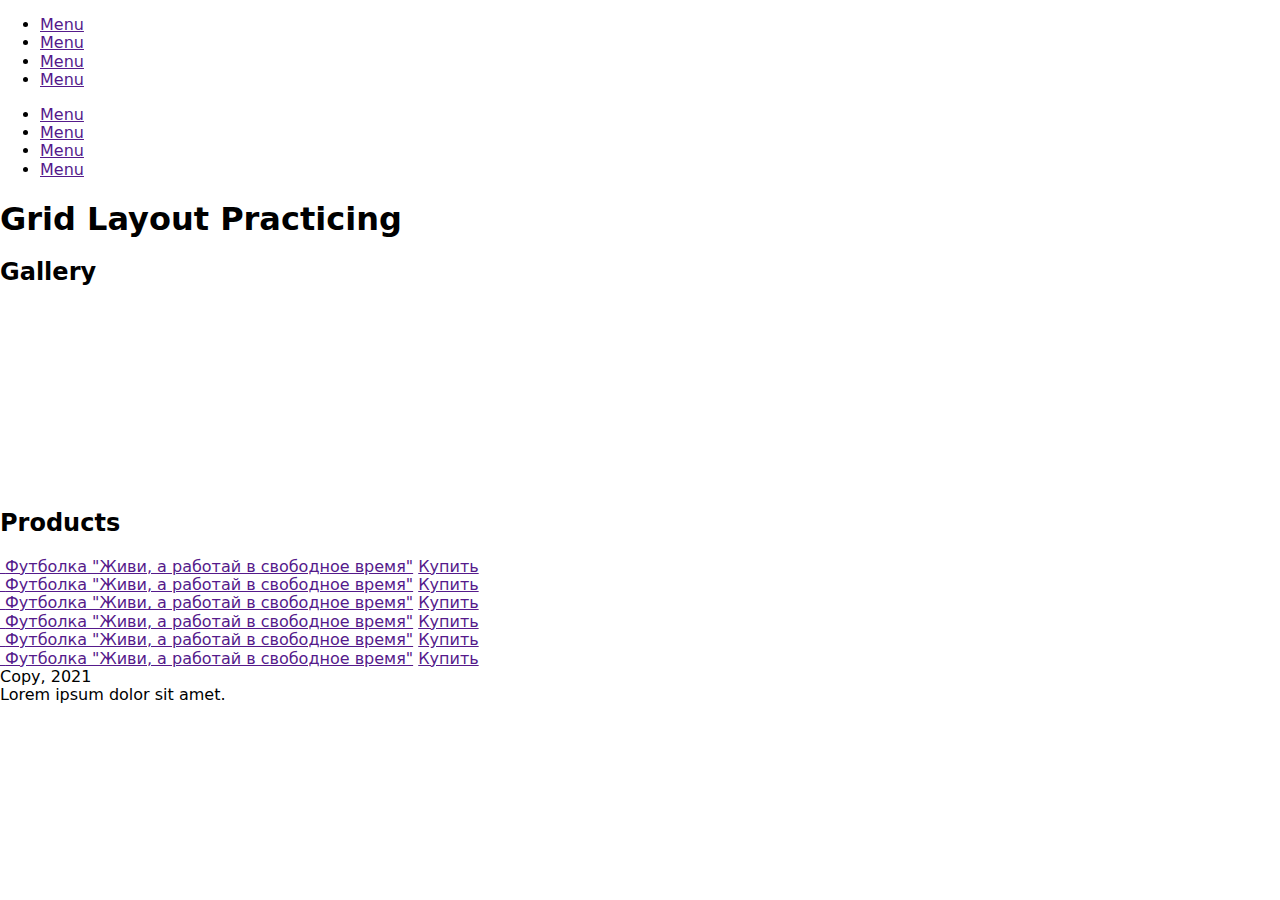
==== index.html @ ca9ea6dd "Add files via upload" ====
<!DOCTYPE html>
<html lang="ru">

<head>
    <meta charset="UTF-8">
    <meta http-equiv="X-UA-Compatible" content="IE=edge">
    <meta name="viewport" content="width=device-width, initial-scale=1.0">
    <title>Practice</title>

    <link rel="preconnect" href="https://fonts.gstatic.com">
    <link
        href="https://fonts.googleapis.com/css2?family=Raleway:wght@700&family=Roboto:wght@400;500;700;900&display=swap"
        rel="stylesheet">
    <link rel="stylesheet" type="text/css"
        href="https://cdnjs.cloudflare.com/ajax/libs/modern-normalize/1.0.0/modern-normalize.min.css" />

    <link rel="stylesheet" href="styles.css/fonts.css">
    <link rel="stylesheet" href="styles.css/style.css">

</head>

<body>
    <!--Grid-container-->
<div class="wrapper">
    <!-- Grid-element -->
    <header class="header">
        <a href="" class="header__logo"></a>
        <nav class="header__menu">
            <ul class="header__list">
                <li><a href="" class="header__link">Menu</a></li>
                <li><a href="" class="header__link">Menu</a></li>
                <li><a href="" class="header__link">Menu</a></li>
                <li><a href="" class="header__link">Menu</a></li>
            </ul>
            <div class="header__burger">
               <span></span> 
            </div>
        </nav>
    </header>

    <!-- Content (grid-element + grid-container) -->
    <main class="main">
        <aside class="sidebar">
            <nav class="sidebar__menu">
                <ul class="sidebar__list">
                    <li><a href="" class="sidebar__link">Menu</a></li>
                    <li><a href="" class="sidebar__link">Menu</a></li>
                    <li><a href="" class="sidebar__link">Menu</a></li>
                    <li><a href="" class="sidebar__link">Menu</a></li>
                </ul>
            </nav>
        </aside>
        <section class="content">
            <h1 class="content__title">Grid Layout Practicing</h1>
            <section class="content__gallery gallery">
                <h2 class="gallery__title">Gallery</h2>
                <div class="gallery__items">
                    <div class="gallery__item gallery__item_big">
                        <img src="./images-copy/box1.jpg" alt="">
                    </div>
                    <div class="gallery__item">
                        <img src="./images-copy/box2.jpg" alt="">
                    </div>
                    <div class="gallery__item">
                        <img src="./images-copy/box3.jpg" alt="">
                    </div>
                    <div class="gallery__item">
                        <img src="./images-copy/boxes.jpg" alt="">
                    </div>
                    <div class="gallery__item">
                        <img src="./images-copy/computer.jpg" alt="">
                    </div>
                    <div class="gallery__item">
                        <img src="./images-copy/growing-busns.jpg" alt="">
                    </div>
                    <div class="gallery__item">
                        <img src="./images-copy/headphones.jpg" alt="">
                    </div>
                    <div class="gallery__item gallery__item_big">
                        <img src="./images-copy/magazine.jpg" alt="">
                    </div>
                    <div class="gallery__item">
                        <img src="./images-copy/seafood.jpg" alt="">
                    </div>
                    <div class="gallery__item">
                        <img src="./images-copy/technokryak.jpg" alt="">
                    </div>
                </div>
            </section>
            <section class="content__products products">
                <h2 class="products__title">Products</h2>
                <div class="products__items">
                    <div class="products__item">
                        <a href="" class="products__image">
                            <img src="./images-copy/mikhail-ermakov.jpg" alt="">
                        </a>
                        <a href="" class="products__name">Футболка "Живи, а работай в свободное время"</a>
                        <a href="" class="products__button">Купить</a>
                    </div>
                    <div class="products__item">
                        <a href="" class="products__image">
                            <img src="./images-copy/mikhail-ermakov.jpg" alt="">
                        </a>
                        <a href="" class="products__name">Футболка "Живи, а работай в свободное время"</a>
                        <a href="" class="products__button">Купить</a>
                    </div>
                    <div class="products__item">
                        <a href="" class="products__image">
                            <img src="./images-copy/mikhail-ermakov.jpg" alt="">
                        </a>
                        <a href="" class="products__name">Футболка "Живи, а работай в свободное время"</a>
                        <a href="" class="products__button">Купить</a>
                    </div>
                    <div class="products__item">
                        <a href="" class="products__image">
                            <img src="./images-copy/mikhail-ermakov.jpg" alt="">
                        </a>
                        <a href="" class="products__name">Футболка "Живи, а работай в свободное время"</a>
                        <a href="" class="products__button">Купить</a>
                    </div>
                    <div class="products__item">
                        <a href="" class="products__image">
                            <img src="./images-copy/mikhail-ermakov.jpg" alt="">
                        </a>
                        <a href="" class="products__name">Футболка "Живи, а работай в свободное время"</a>
                        <a href="" class="products__button">Купить</a>
                    </div>
                    <div class="products__item">
                        <a href="" class="products__image">
                            <img src="./images-copy/mikhail-ermakov.jpg" alt="">
                        </a>
                        <a href="" class="products__name">Футболка "Живи, а работай в свободное время"</a>
                        <a href="" class="products__button">Купить</a>
                    </div>
                </div>
            </section>
        </section>
    </main>
    <footer class="footer">
        <div class="footer__copy">Copy, 2021</div>
        <div class="footer__text">Lorem ipsum dolor sit amet.</div>
    </footer>
</div>
</body>

</html>
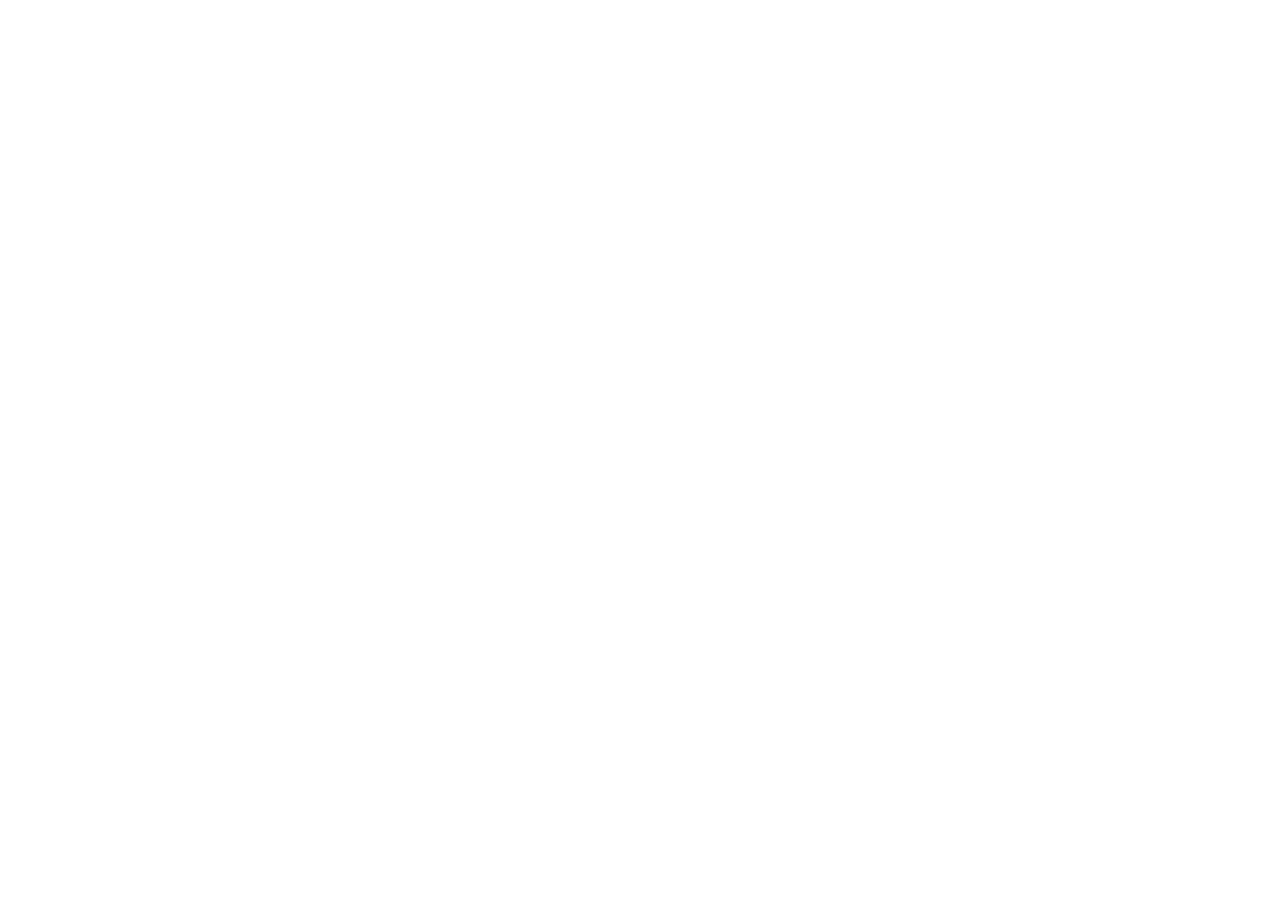
==== commit 33e6a81d: "Removes code" ====
--- a/index.html
+++ b/index.html
@@ -20,127 +20,7 @@
 </head>
 
 <body>
-    <!--Grid-container-->
-<div class="wrapper">
-    <!-- Grid-element -->
-    <header class="header">
-        <a href="" class="header__logo"></a>
-        <nav class="header__menu">
-            <ul class="header__list">
-                <li><a href="" class="header__link">Menu</a></li>
-                <li><a href="" class="header__link">Menu</a></li>
-                <li><a href="" class="header__link">Menu</a></li>
-                <li><a href="" class="header__link">Menu</a></li>
-            </ul>
-            <div class="header__burger">
-               <span></span> 
-            </div>
-        </nav>
-    </header>
-
-    <!-- Content (grid-element + grid-container) -->
-    <main class="main">
-        <aside class="sidebar">
-            <nav class="sidebar__menu">
-                <ul class="sidebar__list">
-                    <li><a href="" class="sidebar__link">Menu</a></li>
-                    <li><a href="" class="sidebar__link">Menu</a></li>
-                    <li><a href="" class="sidebar__link">Menu</a></li>
-                    <li><a href="" class="sidebar__link">Menu</a></li>
-                </ul>
-            </nav>
-        </aside>
-        <section class="content">
-            <h1 class="content__title">Grid Layout Practicing</h1>
-            <section class="content__gallery gallery">
-                <h2 class="gallery__title">Gallery</h2>
-                <div class="gallery__items">
-                    <div class="gallery__item gallery__item_big">
-                        <img src="./images-copy/box1.jpg" alt="">
-                    </div>
-                    <div class="gallery__item">
-                        <img src="./images-copy/box2.jpg" alt="">
-                    </div>
-                    <div class="gallery__item">
-                        <img src="./images-copy/box3.jpg" alt="">
-                    </div>
-                    <div class="gallery__item">
-                        <img src="./images-copy/boxes.jpg" alt="">
-                    </div>
-                    <div class="gallery__item">
-                        <img src="./images-copy/computer.jpg" alt="">
-                    </div>
-                    <div class="gallery__item">
-                        <img src="./images-copy/growing-busns.jpg" alt="">
-                    </div>
-                    <div class="gallery__item">
-                        <img src="./images-copy/headphones.jpg" alt="">
-                    </div>
-                    <div class="gallery__item gallery__item_big">
-                        <img src="./images-copy/magazine.jpg" alt="">
-                    </div>
-                    <div class="gallery__item">
-                        <img src="./images-copy/seafood.jpg" alt="">
-                    </div>
-                    <div class="gallery__item">
-                        <img src="./images-copy/technokryak.jpg" alt="">
-                    </div>
-                </div>
-            </section>
-            <section class="content__products products">
-                <h2 class="products__title">Products</h2>
-                <div class="products__items">
-                    <div class="products__item">
-                        <a href="" class="products__image">
-                            <img src="./images-copy/mikhail-ermakov.jpg" alt="">
-                        </a>
-                        <a href="" class="products__name">Футболка "Живи, а работай в свободное время"</a>
-                        <a href="" class="products__button">Купить</a>
-                    </div>
-                    <div class="products__item">
-                        <a href="" class="products__image">
-                            <img src="./images-copy/mikhail-ermakov.jpg" alt="">
-                        </a>
-                        <a href="" class="products__name">Футболка "Живи, а работай в свободное время"</a>
-                        <a href="" class="products__button">Купить</a>
-                    </div>
-                    <div class="products__item">
-                        <a href="" class="products__image">
-                            <img src="./images-copy/mikhail-ermakov.jpg" alt="">
-                        </a>
-                        <a href="" class="products__name">Футболка "Живи, а работай в свободное время"</a>
-                        <a href="" class="products__button">Купить</a>
-                    </div>
-                    <div class="products__item">
-                        <a href="" class="products__image">
-                            <img src="./images-copy/mikhail-ermakov.jpg" alt="">
-                        </a>
-                        <a href="" class="products__name">Футболка "Живи, а работай в свободное время"</a>
-                        <a href="" class="products__button">Купить</a>
-                    </div>
-                    <div class="products__item">
-                        <a href="" class="products__image">
-                            <img src="./images-copy/mikhail-ermakov.jpg" alt="">
-                        </a>
-                        <a href="" class="products__name">Футболка "Живи, а работай в свободное время"</a>
-                        <a href="" class="products__button">Купить</a>
-                    </div>
-                    <div class="products__item">
-                        <a href="" class="products__image">
-                            <img src="./images-copy/mikhail-ermakov.jpg" alt="">
-                        </a>
-                        <a href="" class="products__name">Футболка "Живи, а работай в свободное время"</a>
-                        <a href="" class="products__button">Купить</a>
-                    </div>
-                </div>
-            </section>
-        </section>
-    </main>
-    <footer class="footer">
-        <div class="footer__copy">Copy, 2021</div>
-        <div class="footer__text">Lorem ipsum dolor sit amet.</div>
-    </footer>
-</div>
+    
 </body>
 
 </html>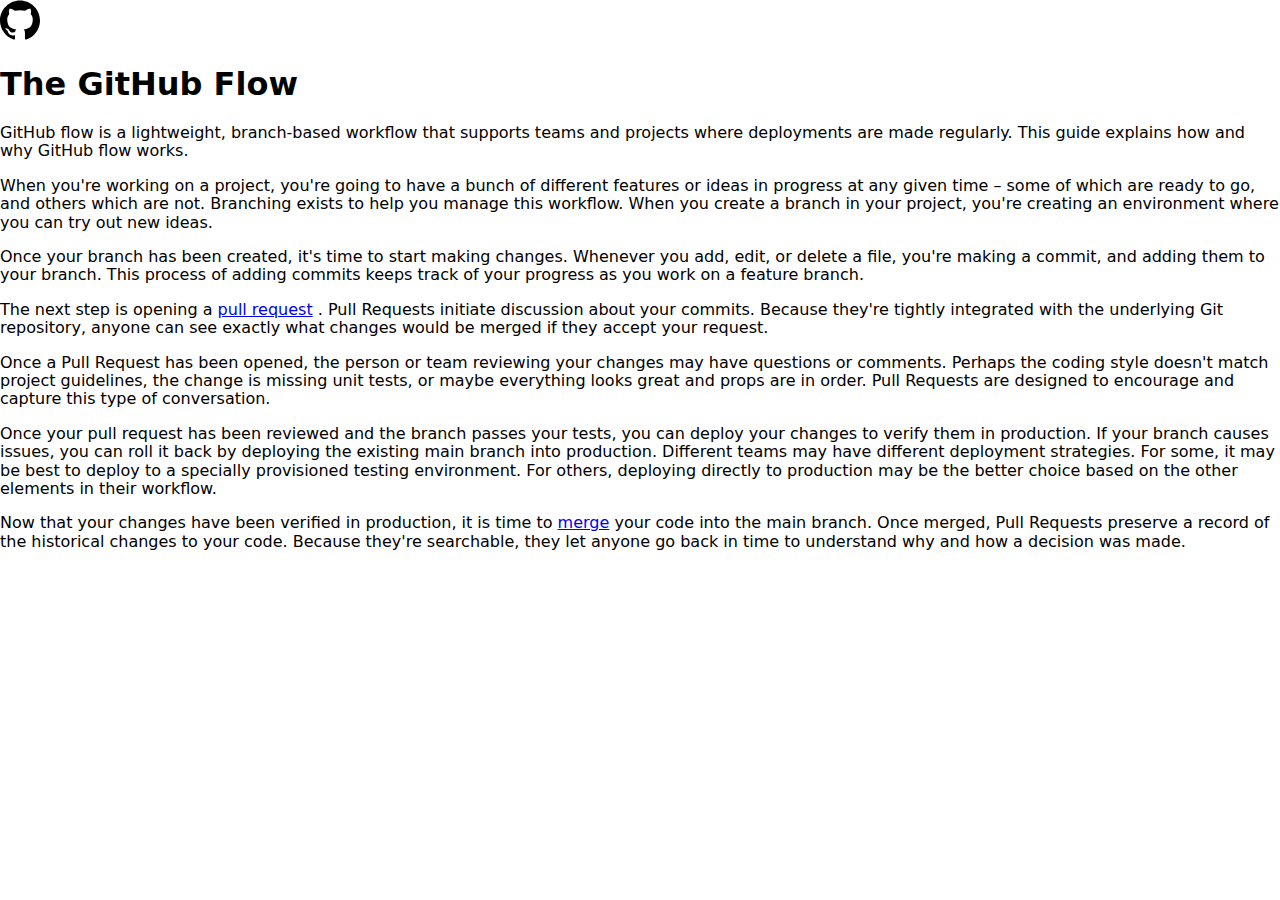
==== commit f0518274: "adds a project structure" ====
--- a/index.html
+++ b/index.html
@@ -5,7 +5,7 @@
     <meta charset="UTF-8">
     <meta http-equiv="X-UA-Compatible" content="IE=edge">
     <meta name="viewport" content="width=device-width, initial-scale=1.0">
-    <title>Practice</title>
+    <title>About GitHub</title>
 
     <link rel="preconnect" href="https://fonts.gstatic.com">
     <link
@@ -14,13 +14,41 @@
     <link rel="stylesheet" type="text/css"
         href="https://cdnjs.cloudflare.com/ajax/libs/modern-normalize/1.0.0/modern-normalize.min.css" />
 
-    <link rel="stylesheet" href="styles.css/fonts.css">
-    <link rel="stylesheet" href="styles.css/style.css">
+    <!-- <link rel="stylesheet" href="styles.css/fonts.css">
+    <link rel="stylesheet" href="styles.css/style.css"> -->
 
 </head>
 
 <body>
-    
+    <section class="section">
+        <article class="article">
+        <a href="https://github.com/" class="article__logo">
+        <svg class="article__logo" width="40px" height="40px">
+            <use href="./icons/icon-github.svg"></use>
+        </svg></a>
+        <h1 class="article__title">The GitHub Flow</h1>
+        <p class="article__content">GitHub flow is a lightweight, branch-based workflow that supports teams and projects where deployments are made regularly. 
+        <span class="article__accent">This guide explains how and why GitHub flow works.</span></p>
+
+        <p class="article__content">When you're working on a project, you're going to have a bunch of different features or ideas in progress at any given
+        time – some of which are ready to go, and others which are not. <span class="article__accent-secondary">Branching</span> exists to help you manage this workflow.
+        When you create a branch in your project, you're creating an environment where you can try out new ideas.</p>
+        <p class="article__content">Once your branch has been created, it's time to start making changes. Whenever you add, edit, or delete a file, you're <span class="article__accent-secondary">making a commit</span>, and adding them to your branch. This process of adding commits keeps track of your progress as you work
+        on a feature branch.</p>
+        <p class="article__content">The next step is opening a <a href="./pull.html" class="article__link">pull request</a> . Pull Requests initiate discussion about your commits. Because they're tightly integrated with the underlying Git
+        repository, anyone can see exactly what changes would be merged if they accept your request.</p>
+        <p class="article__content">Once a Pull Request has been opened, the person or team <span class="article__accent-secondary">reviewing</span> your changes may have questions or comments. Perhaps
+        the coding style doesn't match project guidelines, the change is missing unit tests, or maybe everything looks great and
+        props are in order. Pull Requests are designed to encourage and capture this type of conversation.</p>
+        <p class="article__content">Once your pull request has been reviewed and the branch passes your tests, you can <span class="article__accent-secondary">deploy</span> your changes to verify them in
+        production. If your branch causes issues, you can roll it back by deploying the existing main branch into production.
+        Different teams may have different deployment strategies. For some, it may be best to deploy to a specially provisioned
+        testing environment. For others, deploying directly to production may be the better choice based on the other elements
+        in their workflow.</p>
+        <p class="article__content"> Now that your changes have been verified in production, it is time to <a href="./merge.html" class="article__link">merge</a> your code into the main branch. Once merged, Pull Requests preserve a record of the historical changes to your code. Because they're searchable, they let anyone go back in time to understand why and how a decision was made.</p>
+    </article>
+    </section>
+
 </body>
 
 </html>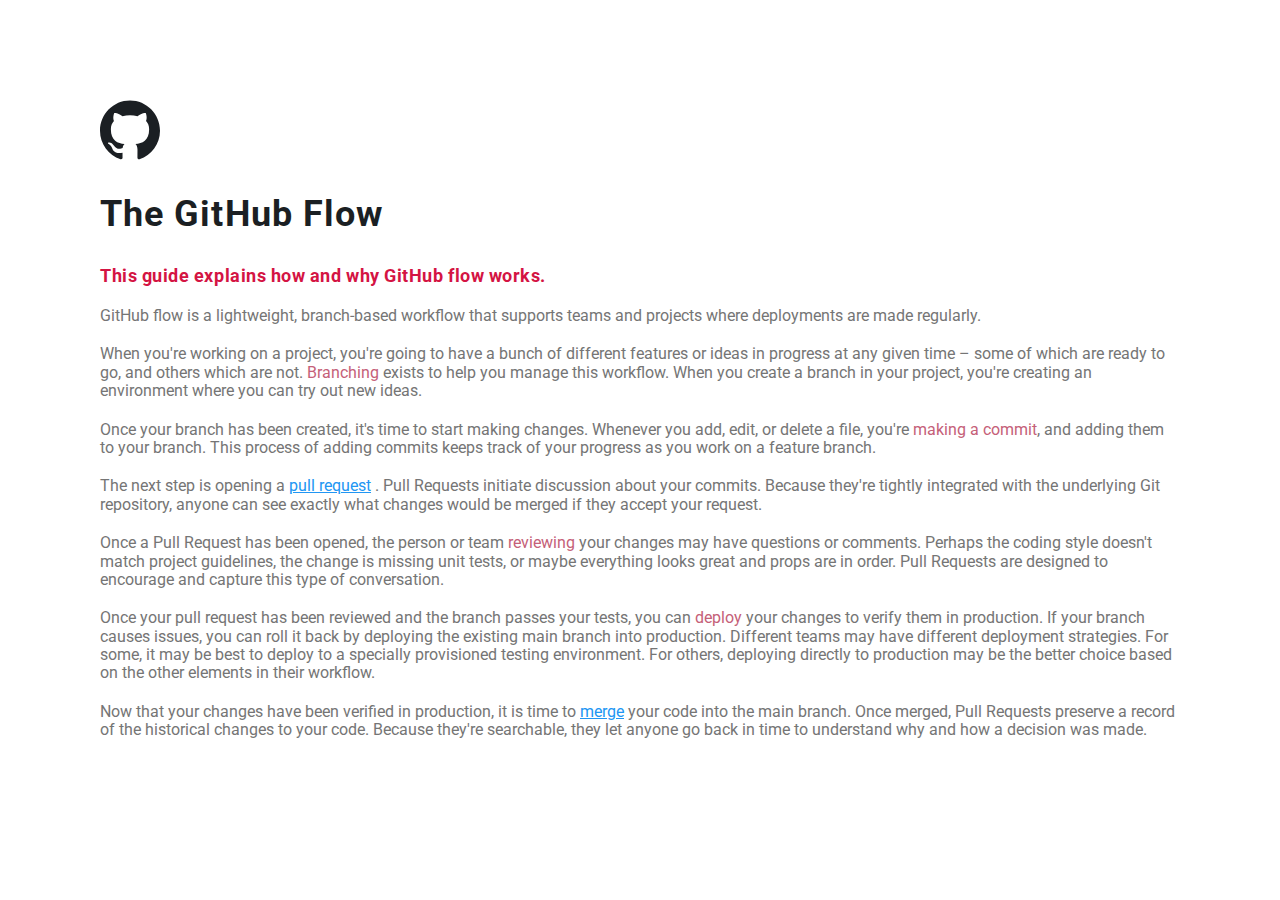
==== commit ae0c81ef: "Adds structure and styles of project" ====
--- a/index.html
+++ b/index.html
@@ -13,6 +13,8 @@
         rel="stylesheet">
     <link rel="stylesheet" type="text/css"
         href="https://cdnjs.cloudflare.com/ajax/libs/modern-normalize/1.0.0/modern-normalize.min.css" />
+        
+    <link rel="stylesheet" href="./css/main.min.css">
 
     <!-- <link rel="stylesheet" href="styles.css/fonts.css">
     <link rel="stylesheet" href="styles.css/style.css"> -->
@@ -20,16 +22,17 @@
 </head>
 
 <body>
-    <section class="section">
+
         <article class="article">
+           
         <a href="https://github.com/" class="article__logo">
-        <svg class="article__logo" width="40px" height="40px">
-            <use href="./icons/icon-github.svg"></use>
+        <svg class="article__logo" width="60px" height="60px">
+            <use href="./icons/sprite.svg#icon-github"></use>
         </svg></a>
         <h1 class="article__title">The GitHub Flow</h1>
-        <p class="article__content">GitHub flow is a lightweight, branch-based workflow that supports teams and projects where deployments are made regularly. 
-        <span class="article__accent">This guide explains how and why GitHub flow works.</span></p>
-
+       
+        <p class="article__accent"> This guide explains how and why GitHub flow works.</p>
+        <p class="article__content">GitHub flow is a lightweight, branch-based workflow that supports teams and projects where deployments are made regularly.</p>
         <p class="article__content">When you're working on a project, you're going to have a bunch of different features or ideas in progress at any given
         time – some of which are ready to go, and others which are not. <span class="article__accent-secondary">Branching</span> exists to help you manage this workflow.
         When you create a branch in your project, you're creating an environment where you can try out new ideas.</p>
@@ -47,7 +50,7 @@
         in their workflow.</p>
         <p class="article__content"> Now that your changes have been verified in production, it is time to <a href="./merge.html" class="article__link">merge</a> your code into the main branch. Once merged, Pull Requests preserve a record of the historical changes to your code. Because they're searchable, they let anyone go back in time to understand why and how a decision was made.</p>
     </article>
-    </section>
+    
 
 </body>
 
--- a/css/main.min.css
+++ b/css/main.min.css
@@ -0,0 +1,2 @@
+html{box-sizing:border-box}*,*::before,*::after{box-sizing:inherit}body{font-family:"Roboto",sans-serif;font-style:normal;background-color:#fff;color:#757575}h1,h2,p{margin-top:0}.article{width:100vw;height:100vh;padding:100px}.article__logo,.article__back-btn{fill:#1b1f23;margin-bottom:30px}.article__back-btn:hover{fill:#c56078}.article__heading-wrapper{display:flex}.article__title{color:#1b1f23;font-size:36px;font-weight:700;line-height:1.16;letter-spacing:0.03em;margin-bottom:30px}.article__title-secondary{font-family:"Raleway", sans-serif;color:#1b1f23;font-size:24px;font-weight:700;line-height:1.16;letter-spacing:0.03em;margin-bottom:30px;margin-top:60px}.article__accent{font-size:18px;font-weight:700;line-height:1.16;letter-spacing:0.03em;margin-right:20px;text-align:left;color:#d41443}.article__accent-secondary{color:#c56078}.article__accent,.article__content{margin-bottom:20px}.article__link{color:#2196f3}.article__link:hover{color:#1b1f23;font-weight:500}
+/*# sourceMappingURL=main.min.css.map */